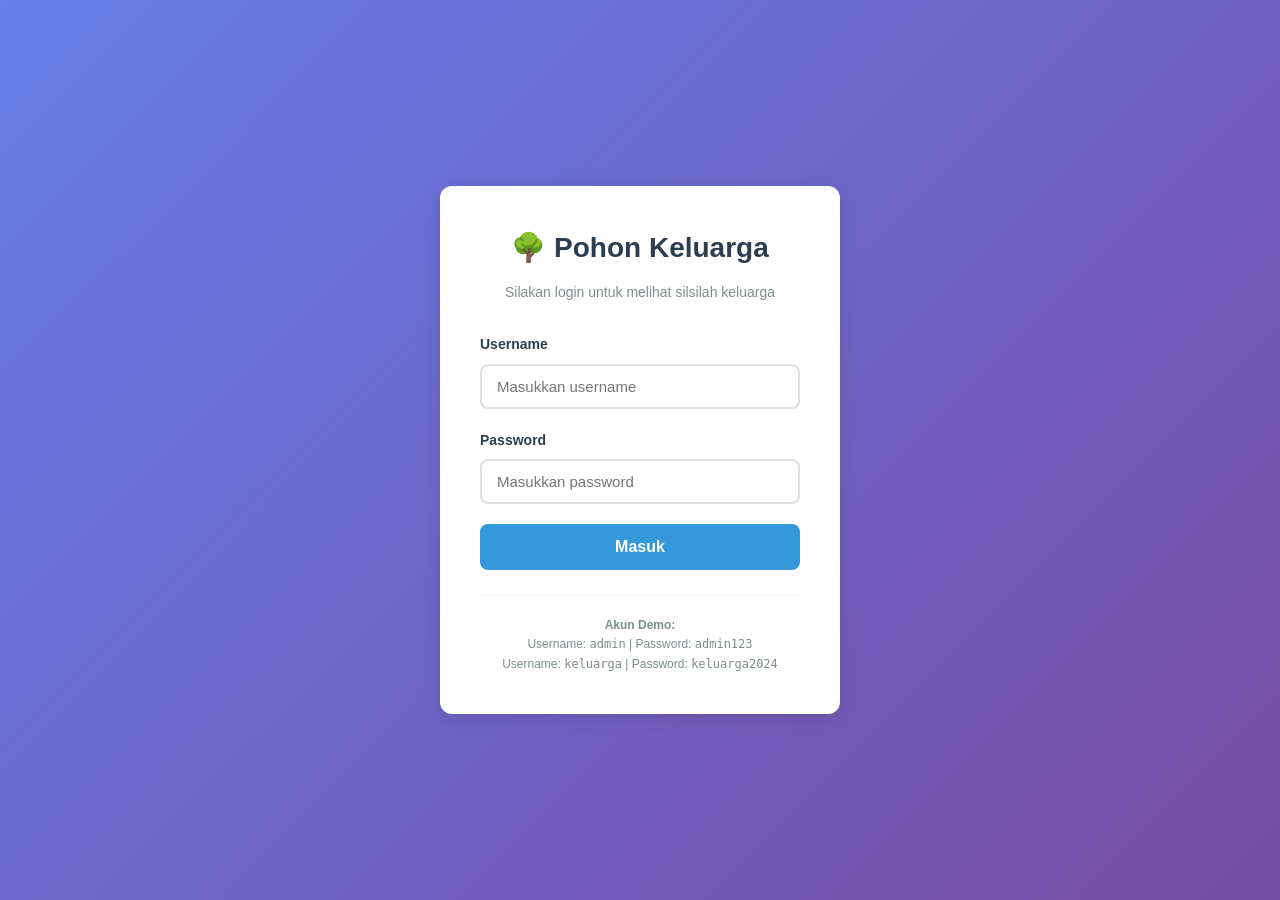
==== index.html @ aade0370 "tes tes" ====
<!DOCTYPE html>
<html lang="id">
<head>
    <meta charset="UTF-8">
    <meta name="viewport" content="width=device-width, initial-scale=1.0">
    <title>Login - Pohon Keluarga</title>
    <link rel="stylesheet" href="./css/style.css">
</head>
<body>
    <div class="login-container">
        <div class="login-box">
            <h1>🌳 Pohon Keluarga</h1>
            <p class="subtitle">Silakan login untuk melihat silsilah keluarga</p>
            
            <form id="loginForm">
                <div class="form-group">
                    <label for="username">Username</label>
                    <input 
                        type="text" 
                        id="username" 
                        name="username" 
                        placeholder="Masukkan username" 
                        required
                        autocomplete="username"
                    >
                </div>
                
                <div class="form-group">
                    <label for="password">Password</label>
                    <input 
                        type="password" 
                        id="password" 
                        name="password" 
                        placeholder="Masukkan password" 
                        required
                        autocomplete="current-password"
                    >
                </div>
                
                <button type="submit" class="btn">Masuk</button>
            </form>
            
            <p id="errorMessage" class="error-message"></p>
            
            <div style="margin-top: 25px; padding-top: 20px; border-top: 1px solid #eee;">
                <p style="font-size: 12px; color: #7f8c8d;">
                    <strong>Akun Demo:</strong><br>
                    Username: <code>admin</code> | Password: <code>admin123</code><br>
                    Username: <code>keluarga</code> | Password: <code>keluarga2024</code>
                </p>
            </div>
    </div>

    <script src="./js/auth.js"></script>
</body>
</html>
---- css/style.css ----
/* ============================================
   FAMILY TREE - GLOBAL STYLES
   ============================================ */

:root {
  --primary-color: #2c3e50;
  --secondary-color: #3498db;
  --accent-color: #e74c3c;
  --success-color: #27ae60;
  --bg-color: #f5f7fa;
  --card-bg: #ffffff;
  --text-dark: #2c3e50;
  --text-light: #7f8c8d;
  --border-radius: 12px;
  --shadow: 0 4px 20px rgba(0, 0, 0, 0.1);
  --shadow-hover: 0 8px 30px rgba(0, 0, 0, 0.15);
  --transition: all 0.3s ease;
}

* {
  margin: 0;
  padding: 0;
  box-sizing: border-box;
}

body {
  font-family: "Segoe UI", Tahoma, Geneva, Verdana, sans-serif;
  background-color: var(--bg-color);
  color: var(--text-dark);
  line-height: 1.6;
  min-height: 100vh;
}

/* ============================================
   LOGIN PAGE
   ============================================ */

.login-container {
  display: flex;
  justify-content: center;
  align-items: center;
  min-height: 100vh;
  background: linear-gradient(135deg, #667eea 0%, #764ba2 100%);
  padding: 20px;
}

.login-box {
  background: var(--card-bg);
  padding: 40px;
  border-radius: var(--border-radius);
  box-shadow: var(--shadow);
  width: 100%;
  max-width: 400px;
  text-align: center;
}

.login-box h1 {
  color: var(--primary-color);
  margin-bottom: 10px;
  font-size: 28px;
}

.login-box .subtitle {
  color: var(--text-light);
  margin-bottom: 30px;
  font-size: 14px;
}

.form-group {
  margin-bottom: 20px;
  text-align: left;
}

.form-group label {
  display: block;
  margin-bottom: 8px;
  color: var(--text-dark);
  font-weight: 600;
  font-size: 14px;
}

.form-group input {
  width: 100%;
  padding: 12px 15px;
  border: 2px solid #e0e0e0;
  border-radius: 8px;
  font-size: 15px;
  transition: var(--transition);
}

.form-group input:focus {
  outline: none;
  border-color: var(--secondary-color);
}

.btn {
  width: 100%;
  padding: 14px;
  background: var(--secondary-color);
  color: white;
  border: none;
  border-radius: 8px;
  font-size: 16px;
  font-weight: 600;
  cursor: pointer;
  transition: var(--transition);
}

.btn:hover {
  background: #2980b9;
  transform: translateY(-2px);
}

.error-message {
  color: var(--accent-color);
  margin-top: 15px;
  font-size: 14px;
  display: none;
}

/* ============================================
   DASHBOARD / HEADER
   ============================================ */

.dashboard-header {
  background: var(--primary-color);
  color: white;
  padding: 15px 30px;
  display: flex;
  justify-content: space-between;
  align-items: center;
  box-shadow: 0 2px 10px rgba(0, 0, 0, 0.1);
  position: fixed;
  top: 0;
  left: 0;
  right: 0;
  z-index: 1000;
}

.dashboard-header h1 {
  font-size: 22px;
  font-weight: 600;
}

.header-actions {
  display: flex;
  gap: 15px;
  align-items: center;
}

.btn-logout {
  background: var(--accent-color);
  color: white;
  border: none;
  padding: 8px 20px;
  border-radius: 6px;
  cursor: pointer;
  font-size: 14px;
  transition: var(--transition);
}

.btn-logout:hover {
  background: #c0392b;
}

.generation-legend {
  display: flex;
  gap: 15px;
  font-size: 13px;
}

.legend-item {
  display: flex;
  align-items: center;
  gap: 5px;
}

.legend-color {
  width: 16px;
  height: 16px;
  border-radius: 4px;
}

/* ============================================
   TREE CONTAINER
   ============================================ */

.tree-container {
  width: 100%;
  height: calc(100vh - 70px);
  margin-top: 70px;
  overflow: hidden;
  position: relative;
  background: #fafbfc;
}

#tree-svg {
  width: 100%;
  height: 100%;
  cursor: grab;
}

#tree-svg:active {
  cursor: grabbing;
}

/* ============================================
   TREE NODE STYLES
   ============================================ */

.node-card {
  cursor: pointer;
  transition: var(--transition);
}

.node-card:hover {
  transform: scale(1.05);
}

.node-rect {
  fill: var(--card-bg);
  stroke: #ddd;
  stroke-width: 2px;
  rx: 10;
  filter: drop-shadow(0 2px 8px rgba(0, 0, 0, 0.1));
  transition: var(--transition);
}

.node-card:hover .node-rect {
  stroke: var(--secondary-color);
  filter: drop-shadow(0 4px 15px rgba(52, 152, 219, 0.3));
}

.node-photo {
  clip-path: circle(35px at 50% 50%);
}

.node-photo-circle {
  fill: #e0e0e0;
}

.node-name {
  font-size: 14px;
  font-weight: 700;
  fill: var(--text-dark);
  text-anchor: middle;
}

.node-gender {
  font-size: 11px;
  fill: var(--text-light);
  text-anchor: middle;
}

.node-generation {
  font-size: 10px;
  font-weight: 600;
  fill: white;
  text-anchor: middle;
}

.generation-badge {
  rx: 8;
}

/* Generation Colors */
.gen-G0 {
  fill: #e74c3c;
}
.gen-G1 {
  fill: #f39c12;
}
.gen-G2 {
  fill: #27ae60;
}
.gen-G3 {
  fill: #3498db;
}

/* Link Styles */
.link {
  fill: none;
  stroke: #bdc3c7;
  stroke-width: 2px;
}

/* ============================================
   ZOOM CONTROLS
   ============================================ */

.zoom-controls {
  position: fixed;
  bottom: 30px;
  right: 30px;
  display: flex;
  flex-direction: column;
  gap: 10px;
  z-index: 1000;
}

.zoom-btn {
  width: 45px;
  height: 45px;
  border-radius: 50%;
  border: none;
  background: var(--card-bg);
  color: var(--primary-color);
  font-size: 20px;
  font-weight: bold;
  cursor: pointer;
  box-shadow: var(--shadow);
  transition: var(--transition);
  display: flex;
  align-items: center;
  justify-content: center;
}

.zoom-btn:hover {
  background: var(--secondary-color);
  color: white;
  transform: scale(1.1);
}

/* ============================================
   MODAL STYLES
   ============================================ */

.modal-overlay {
  position: fixed;
  top: 0;
  left: 0;
  right: 0;
  bottom: 0;
  background: rgba(0, 0, 0, 0.6);
  display: flex;
  justify-content: center;
  align-items: center;
  z-index: 2000;
  opacity: 0;
  visibility: hidden;
  transition: var(--transition);
}

.modal-overlay.active {
  opacity: 1;
  visibility: visible;
}

.modal-content {
  background: var(--card-bg);
  border-radius: var(--border-radius);
  width: 90%;
  max-width: 600px;
  max-height: 90vh;
  overflow-y: auto;
  box-shadow: var(--shadow-hover);
  transform: scale(0.9);
  transition: var(--transition);
}

.modal-overlay.active .modal-content {
  transform: scale(1);
}

.modal-header {
  position: relative;
  padding: 0;
}

.modal-photo-container {
  width: 100%;
  height: 250px;
  background: linear-gradient(135deg, #667eea 0%, #764ba2 100%);
  display: flex;
  justify-content: center;
  align-items: center;
  position: relative;
}

.modal-photo {
  width: 180px;
  height: 180px;
  border-radius: 50%;
  object-fit: cover;
  border: 5px solid white;
  box-shadow: 0 4px 20px rgba(0, 0, 0, 0.2);
}

.modal-close {
  position: absolute;
  top: 15px;
  right: 15px;
  width: 35px;
  height: 35px;
  border-radius: 50%;
  background: rgba(255, 255, 255, 0.9);
  border: none;
  font-size: 20px;
  cursor: pointer;
  display: flex;
  align-items: center;
  justify-content: center;
  transition: var(--transition);
}

.modal-close:hover {
  background: white;
  transform: rotate(90deg);
}

.modal-body {
  padding: 25px 30px;
}

.modal-name {
  font-size: 24px;
  font-weight: 700;
  color: var(--primary-color);
  margin-bottom: 5px;
}

.modal-generation {
  display: inline-block;
  padding: 4px 12px;
  border-radius: 20px;
  font-size: 12px;
  font-weight: 600;
  color: white;
  margin-bottom: 20px;
}

.info-grid {
  display: grid;
  grid-template-columns: 1fr 1fr;
  gap: 15px;
  margin-bottom: 20px;
}

.info-item {
  background: #f8f9fa;
  padding: 12px 15px;
  border-radius: 8px;
}

.info-label {
  font-size: 11px;
  color: var(--text-light);
  text-transform: uppercase;
  letter-spacing: 0.5px;
  margin-bottom: 4px;
}

.info-value {
  font-size: 14px;
  color: var(--text-dark);
  font-weight: 600;
}

.info-full {
  grid-column: 1 / -1;
}

.info-full .info-value {
  line-height: 1.6;
  font-weight: 400;
}

.modal-actions {
  display: flex;
  gap: 10px;
  margin-top: 20px;
  padding-top: 20px;
  border-top: 1px solid #eee;
}

.btn-spouse {
  flex: 1;
  padding: 12px;
  background: var(--secondary-color);
  color: white;
  border: none;
  border-radius: 8px;
  font-size: 14px;
  font-weight: 600;
  cursor: pointer;
  transition: var(--transition);
}

.btn-spouse:hover {
  background: #2980b9;
}

.btn-spouse:disabled {
  background: #bdc3c7;
  cursor: not-allowed;
}

/* ============================================
   RESPONSIVE DESIGN
   ============================================ */

@media (max-width: 768px) {
  .login-box {
    padding: 30px 20px;
  }

  .dashboard-header {
    padding: 12px 15px;
    flex-direction: column;
    gap: 10px;
    height: auto;
  }

  .dashboard-header h1 {
    font-size: 18px;
  }

  .generation-legend {
    font-size: 11px;
    gap: 10px;
  }

  .tree-container {
    height: calc(100vh - 100px);
    margin-top: 100px;
  }

  .modal-content {
    width: 95%;
    max-height: 85vh;
  }

  .modal-photo-container {
    height: 200px;
  }

  .modal-photo {
    width: 150px;
    height: 150px;
  }

  .info-grid {
    grid-template-columns: 1fr;
  }

  .zoom-controls {
    bottom: 15px;
    right: 15px;
  }

  .zoom-btn {
    width: 40px;
    height: 40px;
    font-size: 18px;
  }
}

@media (max-width: 480px) {
  .login-box h1 {
    font-size: 24px;
  }

  .modal-name {
    font-size: 20px;
  }

  .modal-body {
    padding: 20px;
  }
}
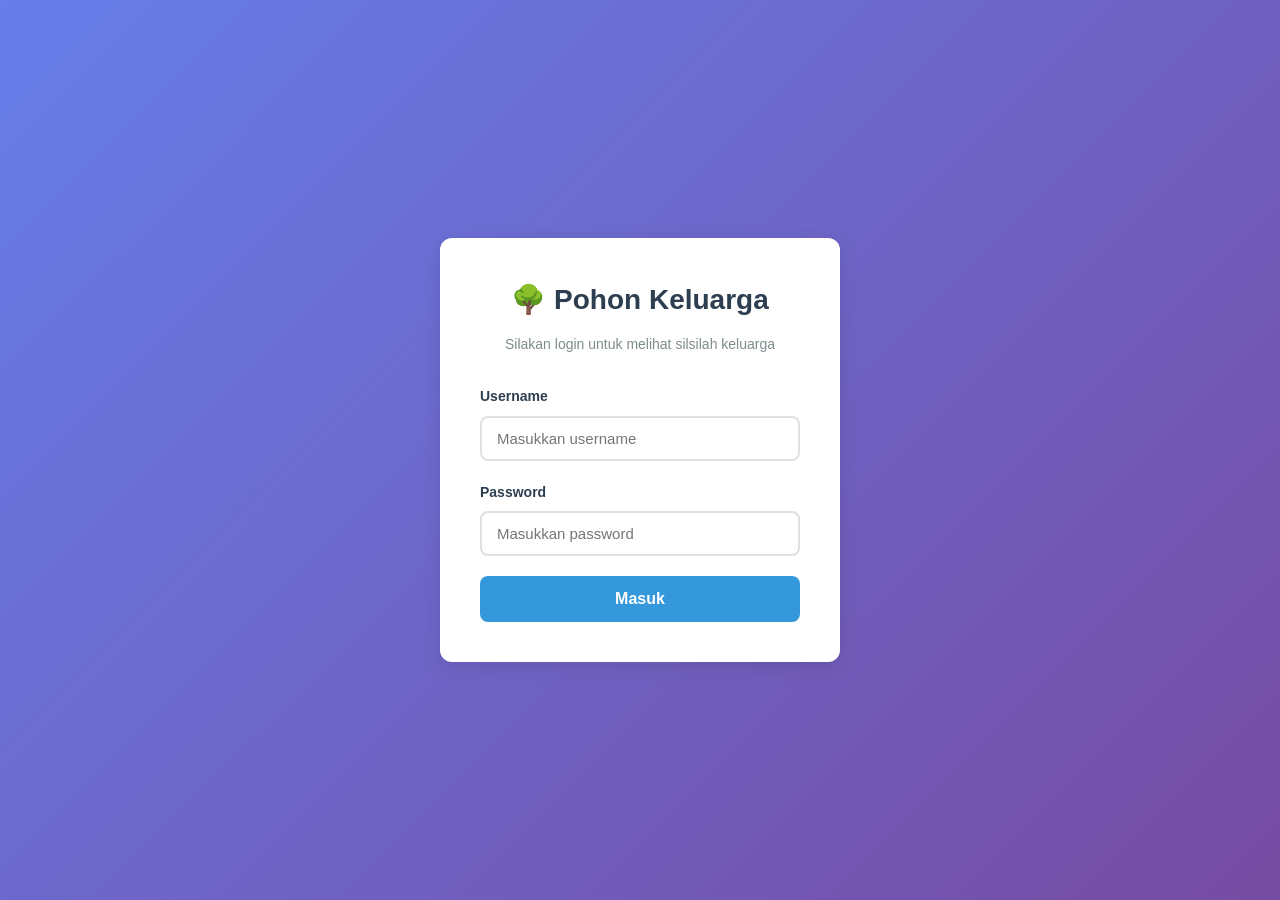
==== commit 2899aa6e: "add photo, delete hints login, add logic for poliandri, add full  data besides PDF until fitria Co-a" ====
--- a/index.html
+++ b/index.html
@@ -41,14 +41,7 @@
             </form>
             
             <p id="errorMessage" class="error-message"></p>
-            
-            <div style="margin-top: 25px; padding-top: 20px; border-top: 1px solid #eee;">
-                <p style="font-size: 12px; color: #7f8c8d;">
-                    <strong>Akun Demo:</strong><br>
-                    Username: <code>admin</code> | Password: <code>admin123</code><br>
-                    Username: <code>keluarga</code> | Password: <code>keluarga2024</code>
-                </p>
-            </div>
+        </div>
     </div>
 
     <script src="./js/auth.js"></script>
--- a/css/style.css
+++ b/css/style.css
@@ -23,6 +23,11 @@
   box-sizing: border-box;
 }
 
+html,
+body {
+  height: 100%;
+  min-height: 100vh;
+}
 body {
   font-family: "Segoe UI", Tahoma, Geneva, Verdana, sans-serif;
   background-color: var(--bg-color);
@@ -188,11 +193,13 @@
 .tree-container {
   width: 100%;
   height: calc(100vh - 70px);
-  margin-top: 70px;
+  min-height: 500px;
+  margin-top: 80px;
   overflow: hidden;
   position: relative;
   background: #fafbfc;
 }
+
 
 #tree-svg {
   width: 100%;
